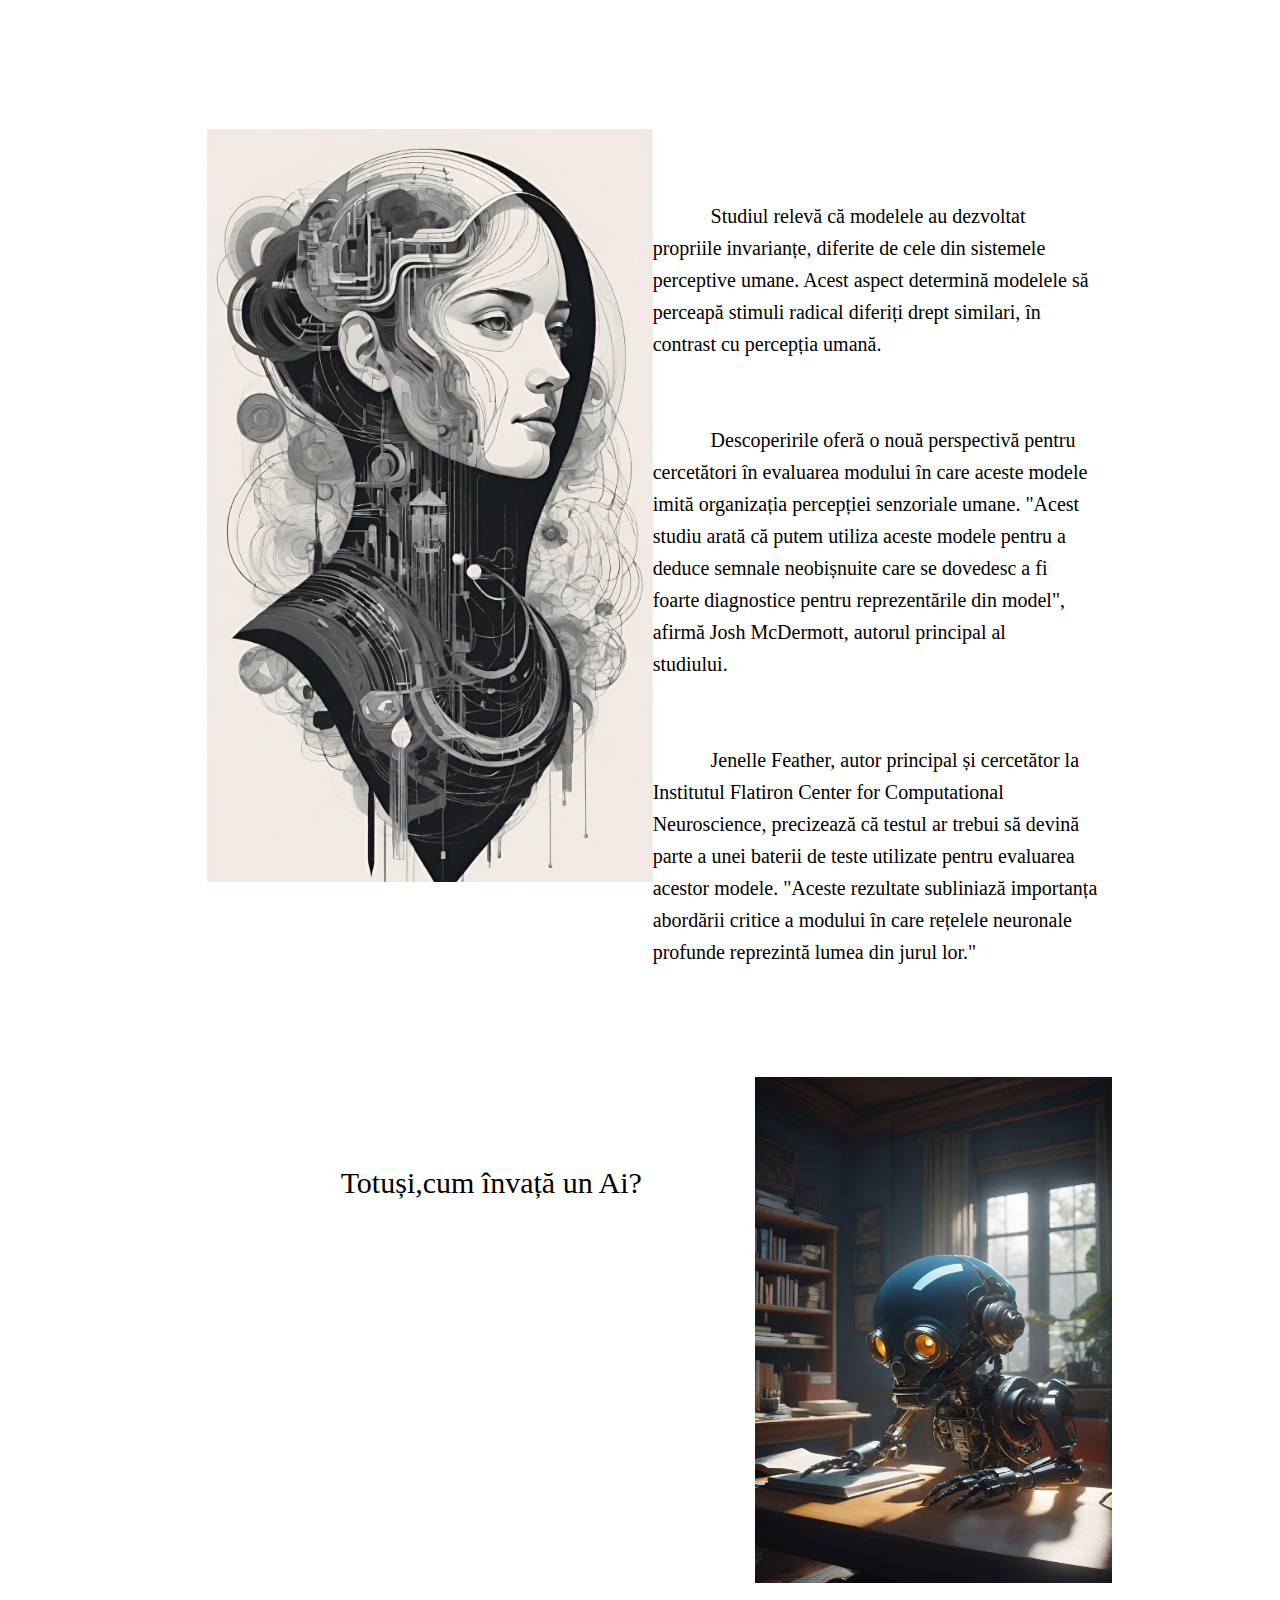
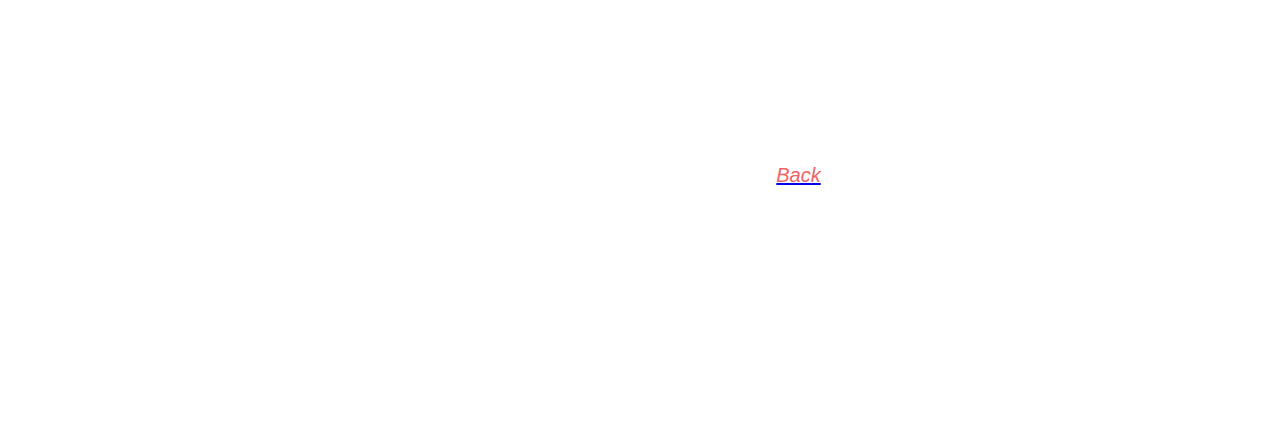
==== Network-pages,etc/Limitări în Reprezentarea Senzorială a Rețelelor Neuronale Profunde.html @ 7ec4c4fc "Add files via upload" ====
<!DOCTYPE html>
<html>
  <head>
    <title>Limitări în Reprezentarea Senzorială a Rețelelor Neuronale Profunde</title>
    <link rel="stylesheet" href="nails.css">
  </head>
  <body>
    <div class="caz">
      <p> <br> </p>
      <p> <br> </p>
      <div class="bigbox">
        <img class="ymmom" src="WhatsApp Image 2024-02-18 at 18.17.21_7e89b866.jpg">
        <p class="text2">
          <span class="spat2"><br></span>
          <span class="spat2"><br></span>      
          <br> <span class="spat2">Studiul</span>  relevă că modelele au dezvoltat propriile invarianțe, diferite de cele din sistemele perceptive umane. Acest aspect determină modelele să perceapă stimuli radical diferiți drept similari, în contrast cu percepția umană.
          <span class="spat2"><br></span>
          <span class="spat2"><br></span>             
          <br> <span class="spat2"> Descoperirile</span> oferă o nouă perspectivă pentru cercetători în evaluarea modului în care aceste modele imită organizația percepției senzoriale umane. "Acest studiu arată că putem utiliza aceste modele pentru a deduce semnale neobișnuite care se dovedesc a fi foarte diagnostice pentru reprezentările din model", afirmă Josh McDermott, autorul principal al studiului.
          <span class="spat2"><br></span>   
          <span class="spat2"><br></span>   
          <br> <span class="spat2">Jenelle Feather,</span> autor principal și cercetător la Institutul Flatiron Center for Computational Neuroscience, precizează că testul ar trebui să devină parte a unei baterii de teste utilizate pentru evaluarea acestor modele. "Aceste rezultate subliniază importanța abordării critice a modului în care rețelele neuronale profunde reprezintă lumea din jurul lor."
          
        </p>
        <p class="text5" title="Clip pe imaginea alăturată"> 
          Totuși,cum învață un Ai?
        </p>    
        <a href="https://www.youtube.com/watch?v=R9OHn5ZF4Uo" target="_blank"><img class="robo" src="WhatsApp Image 2024-02-18 at 18.17.21_3d02187d.jpg"></a>
      </div>
      <a href="/"><button class="but4">Back</button></a>
      </div>
  </body>
</html>
---- Network-pages,etc/nails.css ----
.tit{
  color: rgb(0, 0, 71);
  font-size: 50px;
  font-style: italic;
  margin-left: 14%;
  margin-right: 10%;
  margin-top: 5%;
  margin-bottom: 12%;
}
.ymmom{
  margin-right: 10%;
  margin-top: 10%;
  height: 90%;
  margin-bottom: 8%;
  min-width: 80%;
  height:auto; 
  max-width: 100%;

}
.guy{
  margin-left: 10%;
  margin-top: 10%;
  margin-bottom: 8%;
  min-width: 60%;
  height:auto;
  max-width: 100%;
  
}
.robo{
  width: 80%;
  margin-right: 10%;
  margin-top: 20%;
  margin-left: 23%;
  height: 70%;
  margin-bottom: 8%;
}
.epnrm{
  margin-left: 15%;
  min-width: 60%;
  height:auto;
  max-width: 100%;
  margin-right: 25%;

}
.tit2{
  color: rgb(0, 0, 71);
  font-size: 25px;
  font-style: italic;
  margin-left: 10%;
  margin-right: 10%;
  margin-top: 10%;
  margin-bottom: 1%;
}
.bot{
  width: 90%;
  height: 70%;
  margin-top: 22%;
  margin-left: 12%;
  margin-bottom: -20%;
}
.brain{
  min-width: 60%;
  height:auto;
  max-width: 100%;
  margin-top: 8%;
}
.mind{
  margin-left: 10%;
  margin-top: 10%;
  width: 95%;
  height: 90%;
  margin-bottom: 8%;
}
.spat{
  margin-top: 2%;
  margin-bottom: 3%;
}
.spat2{
  margin-top:5%;
  margin-left: 13%;
}
.text{
  font-size: 20px;
 line-height: 180.3%; 
}
.text2{
  font-size: 20px;
 line-height: 160.3%; 
}
.text3{
  font-size: 20px;
  line-height: 260.3%; 

}
.text5{
  font-size: 30px;
  margin-top: 40%;
  margin-left: 30%;
}
.bigbox{
  display:grid;
  grid-template-columns: 1fr 1fr;
  margin-left: 7%;
  margin-right: 7%;
  
}
.corp{
  background-image: url("WhatsApp\ Image\ 2024-02-17\ at\ 15.10.08_02268436.jpg");
            background-repeat: repeat;
            margin-right: 12.5%;
            margin-left: 9%;
            padding-bottom: 70%;
          }
.corp2{
  background-image: url("WhatsApp\ Image\ 2024-02-18\ at\ 16.36.54_ff44d752.jpg");
          background-repeat: repeat;
          margin-right: 12.5%;
          margin-left: 9%;
          padding-bottom: 70%;
          }
.corp3{
  background-image: url("WhatsApp\ Image\ 2024-02-18\ at\ 20.58.40_9bb7c17a.jpg");
          background-repeat: repeat;
          margin-right: 12.5%;
          margin-left: 9%;
          padding-bottom: 70%;
          }
.parc{
  margin-top: -4%;
  margin-left: 7%;
}
.dog{
  margin-left: 14%;
  min-width: 60%;
  height:auto;
  max-width: 100%;
  margin-top: 10%;
}
.sche{
  margin-right: 14%;
  margin-left: 8%;
  min-width: 60%;
  height:auto;
  max-width: 100%;
}
.sche2{
  margin-right: 18%;
  margin-left: 5%;
  min-width: 60%;
  height:auto;
  max-width: 100%;  
  margin-top: 8%;
  margin-bottom: 8%;
}
.caz{
  margin-left: 10%;
  margin-right: 8%;
  margin-bottom: 20%;
}
.but1{
  color: rgb(237, 101, 101);
  font-style: italic;
  margin-left: 26%;
  margin-top: 5%;
  margin-right: 10%;
  padding-left: 20px;
  padding-left: 20px;
  display: block;
  font-size: 20px;
  border: none;
  border-radius: 600px;
  cursor: pointer;
  margin-bottom: 4%;
  background: none;
  transition: opacity 0.15s;
  transition: box-shadow 0.13s ;
}
.but1:hover{
  opacity: 0.8;
  box-shadow: rgba(121, 7, 7, 0.8)0 0 50px 20px;
}
.but3{
  color: rgb(237, 101, 101);
  font-style: italic;
  margin-left: 32%;
  margin-top: 5%;
  margin-right: 10%;
  padding-left: 20px;
  padding-left: 20px;
  display: block;
  font-size: 20px;
  border: none;
  border-radius: 600px;
  cursor: pointer;
  margin-bottom: 4%;
  background: none;
  transition: opacity 0.15s;
  transition: box-shadow 0.13s ;
}
.but3:hover{
  opacity: 0.8;
  box-shadow: rgba(121, 7, 7, 0.8)0 0 50px 20px;
}
.but10{
  color: rgb(4, 1, 108);
  font-style: italic;
  margin-left: 24%;
  margin-top: 90%;
  margin-top: 5%;
  margin-right: 10%;
  padding-left: 20px;
  padding-left: 20px;
  display: block;
  font-size: 20px;
  border: none;
  border-radius: 600px;
  cursor: pointer;
  margin-bottom: 4%;
  background: none;
  transition: opacity 0.15s;
  transition: box-shadow 0.13s ;
}
.but10:hover{
  opacity: 0.8;
  box-shadow: rgba(9, 103, 103, 0.8)0 0 50px 20px;
}
.but11{
  color: rgb(4, 1, 108);
  font-style: italic;
  margin-left: 13%;
  margin-top: 5%;
  margin-right: 10%;
  padding-left: 20px;
  padding-left: 20px;
  display: block;
  font-size: 20px;
  border: none;
  border-radius: 600px;
  cursor: pointer;
  margin-bottom: 4%;
  background: none;
  transition: opacity 0.15s;
  transition: box-shadow 0.13s ;
}
.but11:hover{
  opacity: 0.8;
  box-shadow: rgba(9, 103, 103, 0.8)0 0 50px 20px;
}
.but-text{
  font-size: 40px;
}
.but2{
  color: rgb(237, 101, 101);
  font-style: italic;
  margin-left: 18%;
  margin-top: 5%;
  margin-right: 10%;
  padding-left: 20px;
  padding-left: 20px;
  display: block;
  font-size: 20px;
  border: none;
  border-radius: 600px;
  cursor: pointer;
  margin-bottom: 4%;
  background: none;
  transition: opacity 0.15s;
  transition: box-shadow 0.13s ;
}
.but2:hover{
  opacity: 0.8;
  box-shadow: rgba(121, 7, 7, 0.8)0 0 50px 20px;
}
.but4{
  color: rgb(237, 101, 101);
  font-style: italic;
  margin-left: 60%;
  margin-top: 5%;
  margin-right: 10%;
  padding-left: 20px;
  padding-left: 20px;
  display: block;
  font-size: 20px;
  border: none;
  border-radius: 600px;
  cursor: pointer;
  margin-bottom: 4%;
  background: none;
  transition: opacity 0.15s;
  transition: box-shadow 0.13s ;
}
.but4:hover{
  opacity: 0.8;
  box-shadow: rgba(121, 7, 7, 0.8)0 0 50px 20px;
}
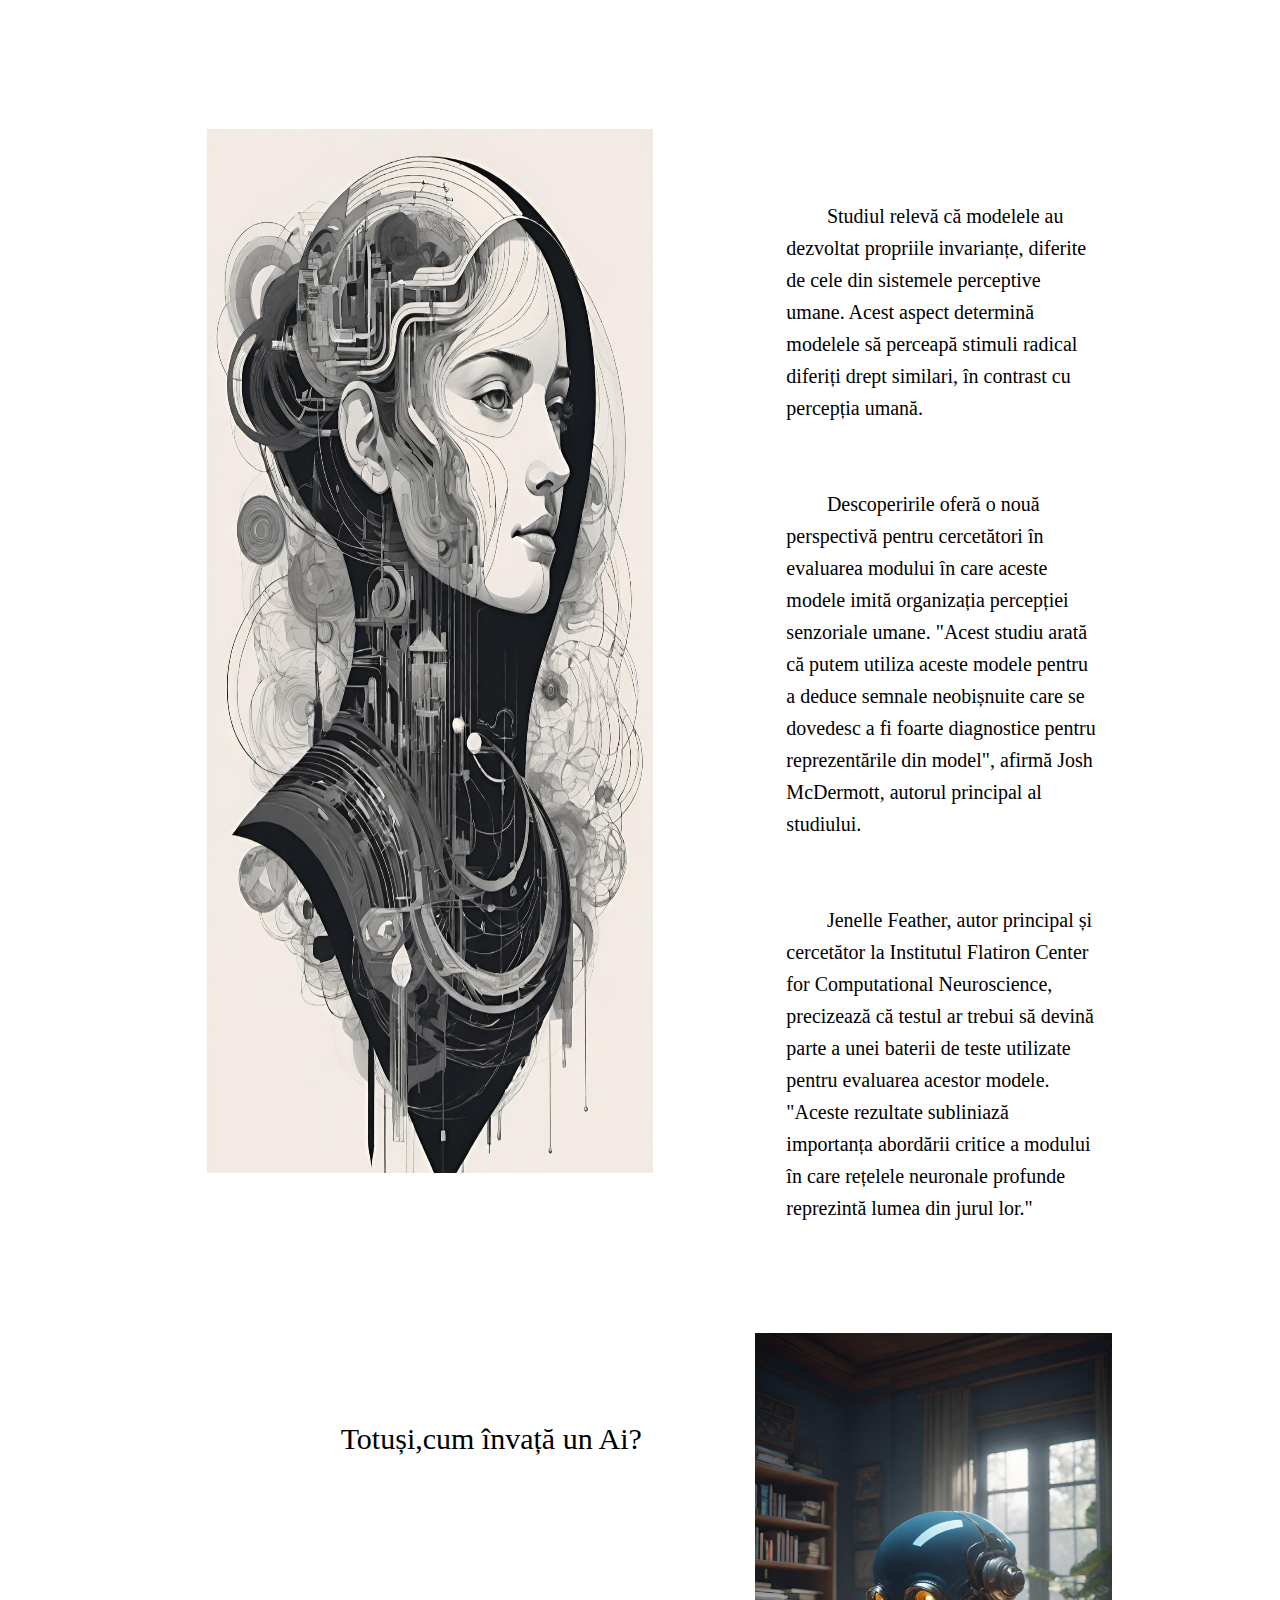
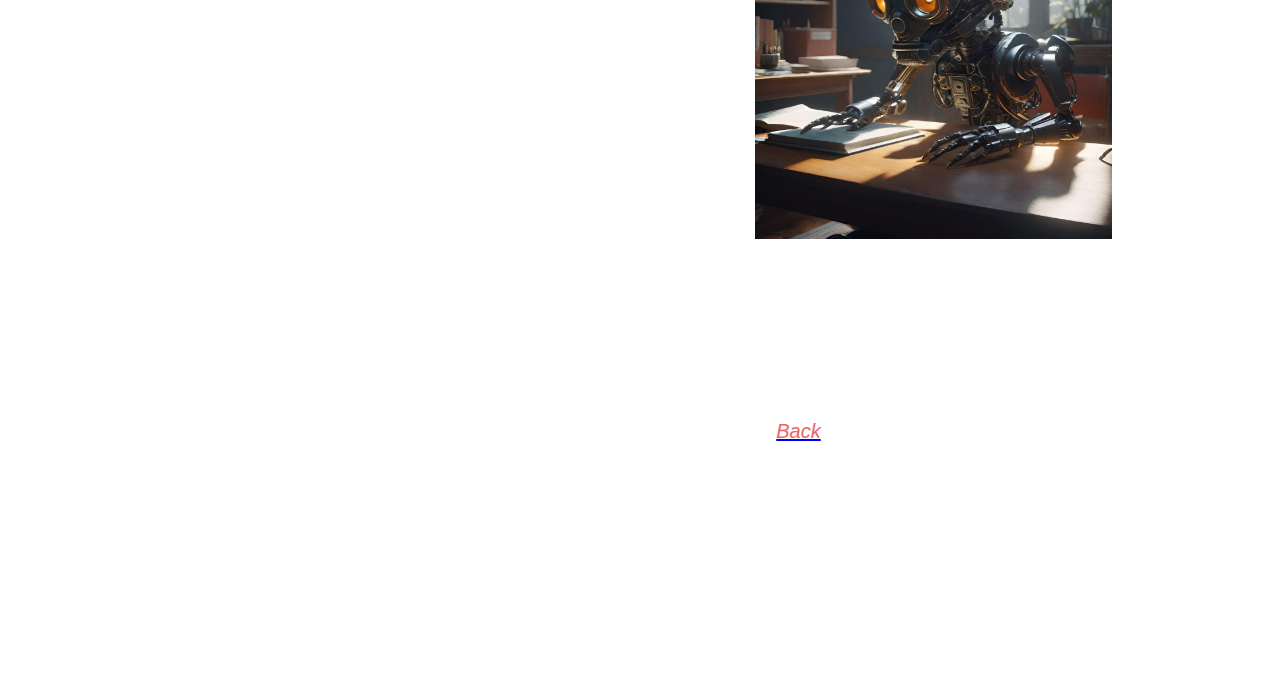
==== commit c8738613: "Add files via upload" ====
--- a/Network-pages,etc/Limitări în Reprezentarea Senzorială a Rețelelor Neuronale Profunde.html
+++ b/Network-pages,etc/Limitări în Reprezentarea Senzorială a Rețelelor Neuronale Profunde.html
@@ -5,6 +5,7 @@
     <link rel="stylesheet" href="nails.css">
   </head>
   <body>
+    <meta name="viewport" content="width=device-width, initial-scale=1.0, maximum-scale=1.0, user-scalable=no">
     <div class="caz">
       <p> <br> </p>
       <p> <br> </p>
--- a/Network-pages,etc/nails.css
+++ b/Network-pages,etc/nails.css
@@ -12,8 +12,7 @@
   margin-top: 10%;
   height: 90%;
   margin-bottom: 8%;
-  min-width: 80%;
-  height:auto; 
+  min-width: 80%; 
   max-width: 100%;
 
 }
@@ -22,7 +21,6 @@
   margin-top: 10%;
   margin-bottom: 8%;
   min-width: 60%;
-  height:auto;
   max-width: 100%;
   
 }
@@ -37,7 +35,6 @@
 .epnrm{
   margin-left: 15%;
   min-width: 60%;
-  height:auto;
   max-width: 100%;
   margin-right: 25%;
 
@@ -60,7 +57,6 @@
 }
 .brain{
   min-width: 60%;
-  height:auto;
   max-width: 100%;
   margin-top: 8%;
 }
@@ -85,7 +81,8 @@
 }
 .text2{
   font-size: 20px;
- line-height: 160.3%; 
+ line-height: 160.3%;
+ margin-left: 30%;
 }
 .text3{
   font-size: 20px;
@@ -131,23 +128,21 @@
 }
 .dog{
   margin-left: 14%;
-  min-width: 60%;
-  height:auto;
+  min-width: 90%;
+  height: 80%;
   max-width: 100%;
   margin-top: 10%;
 }
 .sche{
   margin-right: 14%;
-  margin-left: 8%;
-  min-width: 60%;
-  height:auto;
+  margin-left: 10%;
+  min-width: 60%;
   max-width: 100%;
 }
 .sche2{
   margin-right: 18%;
   margin-left: 5%;
   min-width: 60%;
-  height:auto;
   max-width: 100%;  
   margin-top: 8%;
   margin-bottom: 8%;
